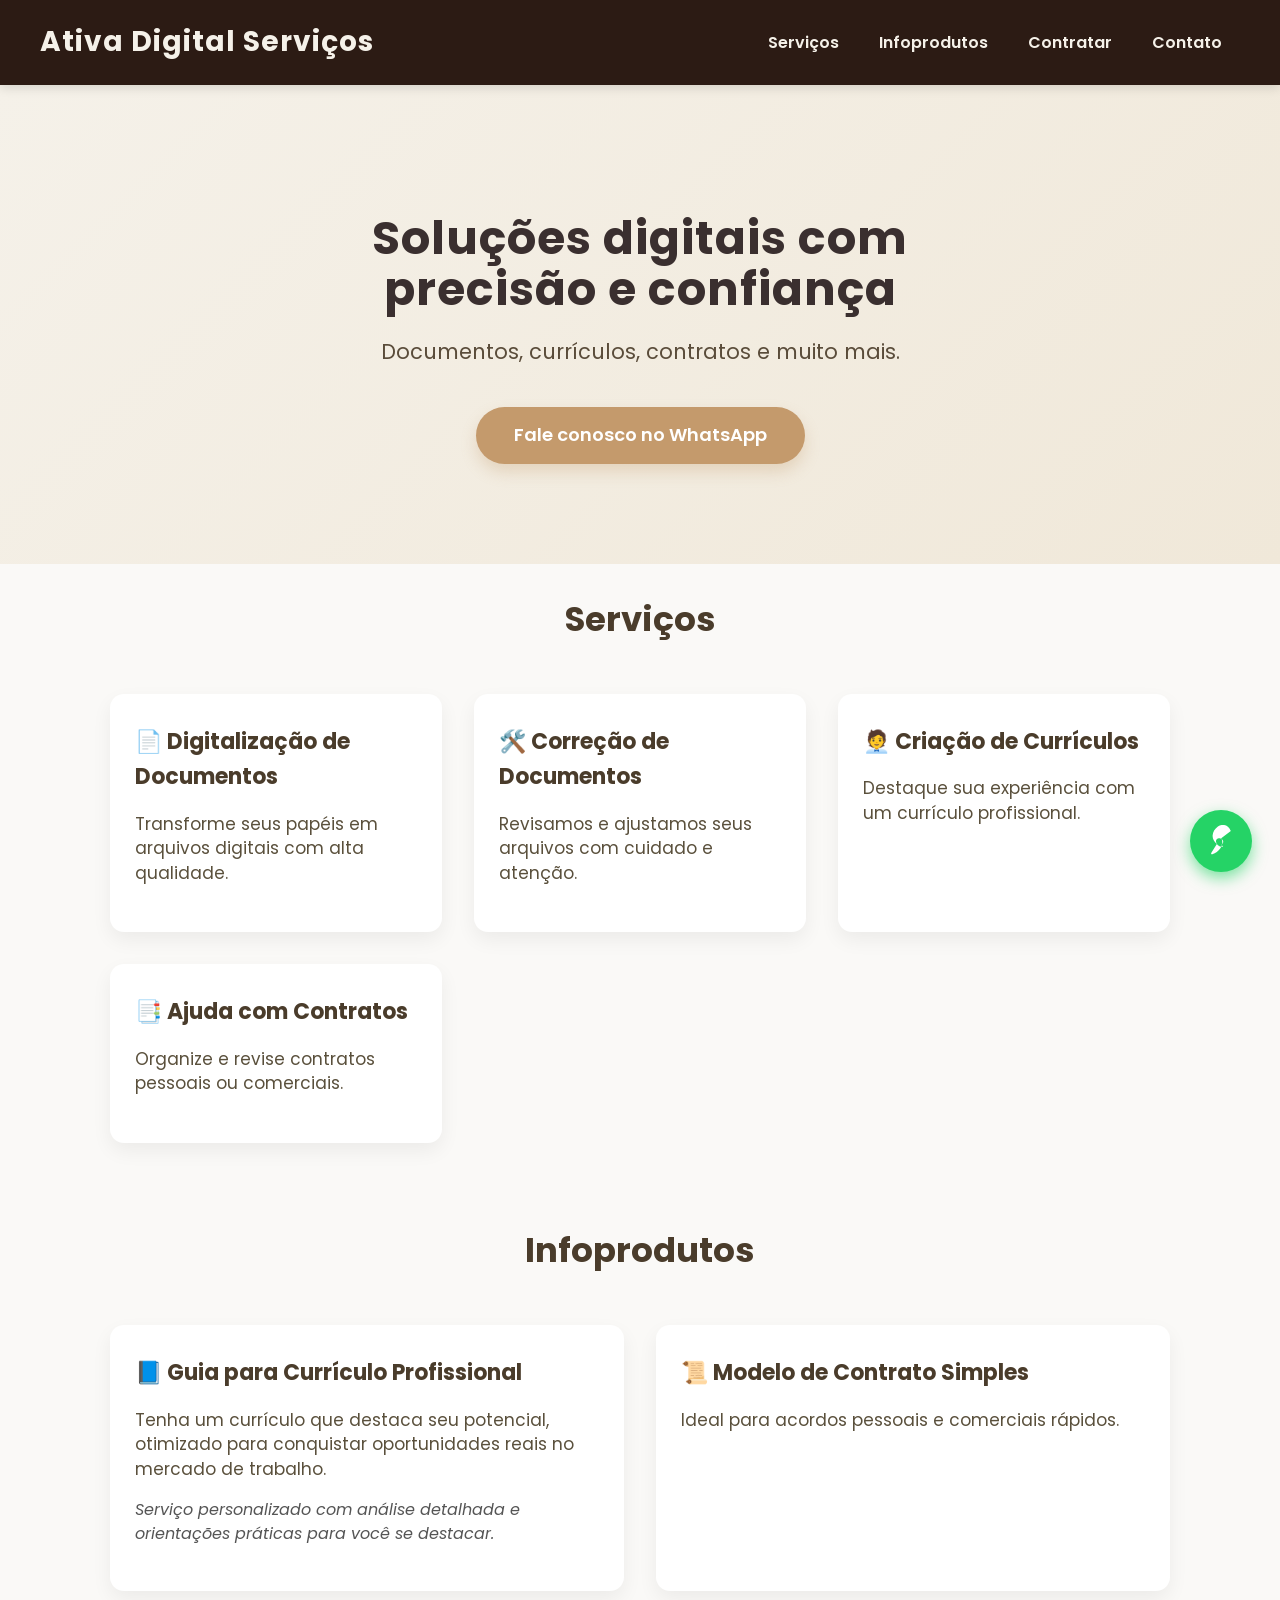
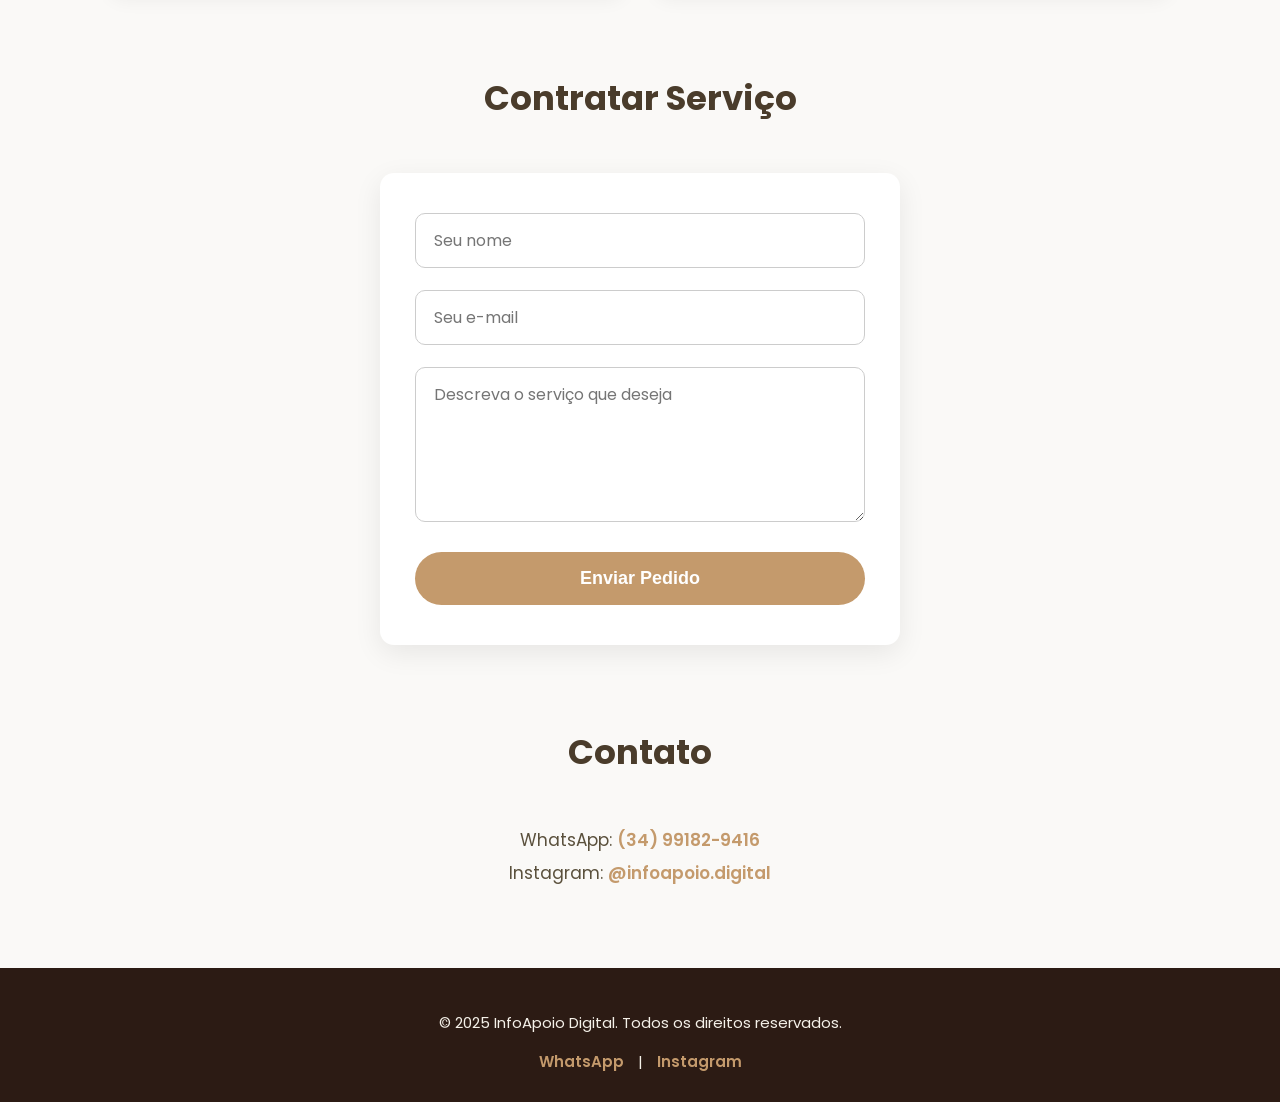
==== index.html @ e5218bc7 "Add files via upload" ====
<!DOCTYPE html>
<html lang="pt-BR">
<head>
  <meta charset="UTF-8" />
  <meta name="viewport" content="width=device-width, initial-scale=1" />
  <title>Ativa Digital Serviços</title>
  <link href="https://fonts.googleapis.com/css2?family=Poppins:wght@300;500;700&display=swap" rel="stylesheet" />
  <link rel="stylesheet" href="styles.css" />
</head>
<body>
  <header>
    <h1>Ativa Digital Serviços</h1>
    <nav>
      <a href="#servicos">Serviços</a>
      <a href="#produtos">Infoprodutos</a>
      <a href="#contratar">Contratar</a>
      <a href="#contato">Contato</a>
    </nav>
  </header>

  <div class="hero">
    <h2>Soluções digitais com precisão e confiança</h2>
    <p>Documentos, currículos, contratos e muito mais.</p>
    <a href="https://wa.me/5534991829416" target="_blank" rel="noopener noreferrer">Fale conosco no WhatsApp</a>
  </div>

  <section id="servicos">
    <h2>Serviços</h2>
    <div class="services">
      <div class="card">
        <h3>📄 Digitalização de Documentos</h3>
        <p>Transforme seus papéis em arquivos digitais com alta qualidade.</p>
      </div>
      <div class="card">
        <h3>🛠️ Correção de Documentos</h3>
        <p>Revisamos e ajustamos seus arquivos com cuidado e atenção.</p>
      </div>
      <div class="card">
        <h3>🧑‍💼 Criação de Currículos</h3>
        <p>Destaque sua experiência com um currículo profissional.</p>
      </div>
      <div class="card">
        <h3>📑 Ajuda com Contratos</h3>
        <p>Organize e revise contratos pessoais ou comerciais.</p>
      </div>
    </div>
  </section>

  <section id="produtos">
    <h2>Infoprodutos</h2>
    <div class="products">
      <div class="card">
        <h3>📘 Guia para Currículo Profissional</h3>
        <p>Tenha um currículo que destaca seu potencial, otimizado para conquistar oportunidades reais no mercado de trabalho.</p>
        <p style="font-size: 1rem; font-style: italic; color: #555;">
          Serviço personalizado com análise detalhada e orientações práticas para você se destacar.
        </p>
      </div>
      <div class="card">
        <h3>📜 Modelo de Contrato Simples</h3>
        <p>Ideal para acordos pessoais e comerciais rápidos.</p>
      </div>
    </div>
  </section>

  <section id="contratar">
    <h2>Contratar Serviço</h2>
    <form id="pedidoForm">
      <input type="text" name="nome" placeholder="Seu nome" required />
      <input type="email" name="email" placeholder="Seu e-mail" required />
      <textarea name="mensagem" rows="5" placeholder="Descreva o serviço que deseja" required></textarea>
      <button type="submit">Enviar Pedido</button>
    </form>
  </section>

  <section id="contato">
    <h2>Contato</h2>
    <p>WhatsApp: <a href="https://wa.me/5534991829416" target="_blank" rel="noopener noreferrer">(34) 99182-9416</a></p>
    <p>Instagram: <a href="https://instagram.com/infoapoio.digital" target="_blank" rel="noopener noreferrer">@infoapoio.digital</a></p>
  </section>

  <footer>
    <p>&copy; 2025 InfoApoio Digital. Todos os direitos reservados.</p>
    <div class="social">
      <a href="https://wa.me/5534991829416" target="_blank" rel="noopener noreferrer">WhatsApp</a> |
      <a href="https://instagram.com/infoapoio.digital" target="_blank" rel="noopener noreferrer">Instagram</a>
    </div>
  </footer>

  <!-- Botão WhatsApp fixo -->
  <a href="https://wa.me/5534991829416" class="whatsapp-button" target="_blank" rel="noopener noreferrer" aria-label="WhatsApp">
    <svg xmlns="http://www.w3.org/2000/svg" viewBox="0 0 448 512" aria-hidden="true" focusable="false">
      <path d="M380.9 97.1C339-8.9 244.3-23 174.6 23.7c-51.7 35.6-81 91.6-84.7 144.9-3.4 54.1 23.4 100.6 68 133.6L72 439.6c-2.7 4-5 8.4-5.8 13.4-1.6 10.8 8.8 19.6 18.8 16.3 53.2-15.7 98-51.4 126.8-92.5 39.7-54.9 43-118.3 15.6-163.7zM259.1 346c-18.4 5.6-30.7 3-48.4-2.9-12.8-4.3-31.7-15.6-46.3-33-11-13.6-18.4-30.6-20.1-43.7-1.7-12.8.7-23.3 5.6-31.6 7.4-13.3 21.2-22.3 37.2-23.5 8.2-.7 17.3.5 28.5 4.3 14.6 5.3 31.3 15.7 38.9 30.8 5.7 11.3 6.5 24.5 1.8 37.2-5.3 15.7-15.2 27.8-25.2 32.1z"/>
    </svg>
  </a>

  <script src="script.js"></script>
</body>
</html>
---- styles.css ----
/* Reset básico */
* {
  box-sizing: border-box;
  scroll-behavior: smooth;
}
body {
  margin: 0;
  font-family: 'Poppins', sans-serif;
  background-color: #faf9f7;
  color: #333;
  line-height: 1.6;
  -webkit-font-smoothing: antialiased;
  -moz-osx-font-smoothing: grayscale;
}
a {
  text-decoration: none;
  color: inherit;
  transition: color 0.3s ease;
}
a:hover {
  color: #c49a6c;
}

/* Header */
header {
  background-color: #2c1b14;
  padding: 20px 40px;
  display: flex;
  justify-content: space-between;
  align-items: center;
  position: sticky;
  top: 0;
  z-index: 1100;
  box-shadow: 0 3px 10px rgba(0,0,0,0.12);
}
header h1 {
  margin: 0;
  font-size: 28px;
  font-weight: 700;
  color: #f5f1e9;
  letter-spacing: 1px;
  user-select: none;
}
nav a {
  margin: 0 18px;
  font-weight: 600;
  font-size: 16px;
  color: #f5f1e9;
  position: relative;
  padding-bottom: 3px;
}
nav a::after {
  content: "";
  position: absolute;
  width: 0%;
  height: 2px;
  bottom: 0;
  left: 0;
  background-color: #c49a6c;
  transition: width 0.3s ease;
  border-radius: 2px;
}
nav a:hover::after {
  width: 100%;
}

/* Hero */
.hero {
  background: linear-gradient(135deg, #f5f1e9, #f0e8d9);
  padding: 90px 20px 100px;
  text-align: center;
  color: #3a2f2f;
  user-select: none;
}
.hero h2 {
  font-size: 46px;
  font-weight: 700;
  margin-bottom: 18px;
  letter-spacing: 1px;
  line-height: 1.1;
  max-width: 700px;
  margin-left: auto;
  margin-right: auto;
}
.hero p {
  font-size: 21px;
  margin-bottom: 38px;
  color: #5a4c3a;
}
.hero a {
  padding: 14px 38px;
  background-color: #c49a6c;
  color: #fff;
  border-radius: 30px;
  font-weight: 600;
  font-size: 18px;
  box-shadow: 0 8px 15px rgba(196, 154, 108, 0.3);
  display: inline-block;
  transition: background-color 0.3s ease, box-shadow 0.3s ease;
  user-select: none;
}
.hero a:hover {
  background-color: #b28650;
  box-shadow: 0 12px 20px rgba(178, 134, 80, 0.4);
}

/* Sections */
section {
  max-width: 1100px;
  margin: 0 auto 80px auto;
  padding: 0 20px;
}
section h2 {
  text-align: center;
  font-size: 34px;
  font-weight: 700;
  color: #4a3c2b;
  margin-bottom: 48px;
  user-select: none;
}

/* Cards (Serviços e Produtos) */
.services, .products {
  display: grid;
  grid-template-columns: repeat(auto-fit, minmax(280px, 1fr));
  gap: 32px;
}
.card {
  background-color: #fff;
  border-radius: 14px;
  padding: 30px 25px;
  box-shadow: 0 8px 20px rgba(0,0,0,0.06);
  transition: transform 0.35s ease, box-shadow 0.35s ease;
  cursor: default;
  user-select: none;
}
.card:hover {
  transform: translateY(-8px);
  box-shadow: 0 16px 35px rgba(0,0,0,0.12);
}
.card h3 {
  margin-top: 0;
  font-size: 22px;
  color: #4a3c2b;
  margin-bottom: 15px;
  display: flex;
  align-items: center;
  gap: 12px;
}
.card p {
  font-size: 17px;
  color: #5a503c;
  line-height: 1.45;
}

/* Formulário */
form {
  background: #fff;
  padding: 40px 35px;
  border-radius: 14px;
  box-shadow: 0 8px 28px rgba(0,0,0,0.08);
  max-width: 520px;
  margin: auto;
  user-select: none;
}
form input, form textarea {
  width: 100%;
  padding: 14px 18px;
  margin-bottom: 22px;
  border: 1.8px solid #ccc;
  border-radius: 10px;
  font-family: 'Poppins', sans-serif;
  font-size: 16px;
  color: #333;
  transition: border-color 0.3s ease;
  resize: vertical;
  outline-offset: 2px;
}
form input:focus, form textarea:focus {
  border-color: #c49a6c;
  box-shadow: 0 0 6px #c49a6caa;
}
form button {
  background-color: #c49a6c;
  color: white;
  font-weight: 700;
  border: none;
  border-radius: 30px;
  padding: 16px 0;
  font-size: 18px;
  cursor: pointer;
  width: 100%;
  transition: background-color 0.3s ease, box-shadow 0.3s ease;
  user-select: none;
}
form button:hover {
  background-color: #b28650;
  box-shadow: 0 12px 20px rgba(178, 134, 80, 0.4);
}

/* Contato */
#contato p {
  font-size: 17px;
  color: #5a503c;
  text-align: center;
  margin: 6px 0;
  user-select: text;
}
#contato a {
  color: #c49a6c;
  font-weight: 600;
}
#contato a:hover {
  color: #b28650;
}

/* Footer */
footer {
  background-color: #2c1b14;
  color: #f5f1e9;
  text-align: center;
  padding: 28px 20px;
  font-size: 15px;
  user-select: none;
}
footer .social {
  margin-top: 12px;
}
footer .social a {
  color: #c49a6c;
  font-weight: 600;
  margin: 0 10px;
}
footer .social a:hover {
  color: #b28650;
}

/* Botão WhatsApp fixo */
.whatsapp-button {
  position: fixed;
  bottom: 28px;
  right: 28px;
  background-color: #25d366;
  width: 62px;
  height: 62px;
  border-radius: 50%;
  box-shadow: 0 6px 15px rgba(37, 211, 102, 0.6);
  display: flex;
  justify-content: center;
  align-items: center;
  font-size: 32px;
  color: white;
  transition: box-shadow 0.3s ease;
  z-index: 1200;
  user-select: none;
}
.whatsapp-button:hover {
  box-shadow: 0 9px 22px rgba(37, 211, 102, 0.9);
}
/* Ícone do WhatsApp SVG */
.whatsapp-button svg {
  width: 32px;
  height: 32px;
  fill: white;
}

/* Responsividade */
@media (max-width: 768px) {
  header {
    padding: 16px 20px;
  }
  header h1 {
    font-size: 24px;
  }
  nav a {
    margin: 0 10px;
    font-size: 14px;
  }
  .hero h2 {
    font-size: 34px;
  }
  .hero p {
    font-size: 18px;
  }
  section {
    margin-bottom: 60px;
  }
  form {
    padding: 28px 25px;
  }
  form button {
    font-size: 16px;
    padding: 14px 0;
  }
}
@media (max-width: 480px) {
  .hero h2 {
    font-size: 28px;
  }
  .hero p {
    font-size: 16px;
  }
  nav a {
    margin: 0 8px;
  }
  .services, .products {
    grid-template-columns: 1fr;
    gap: 24px;
  }
}
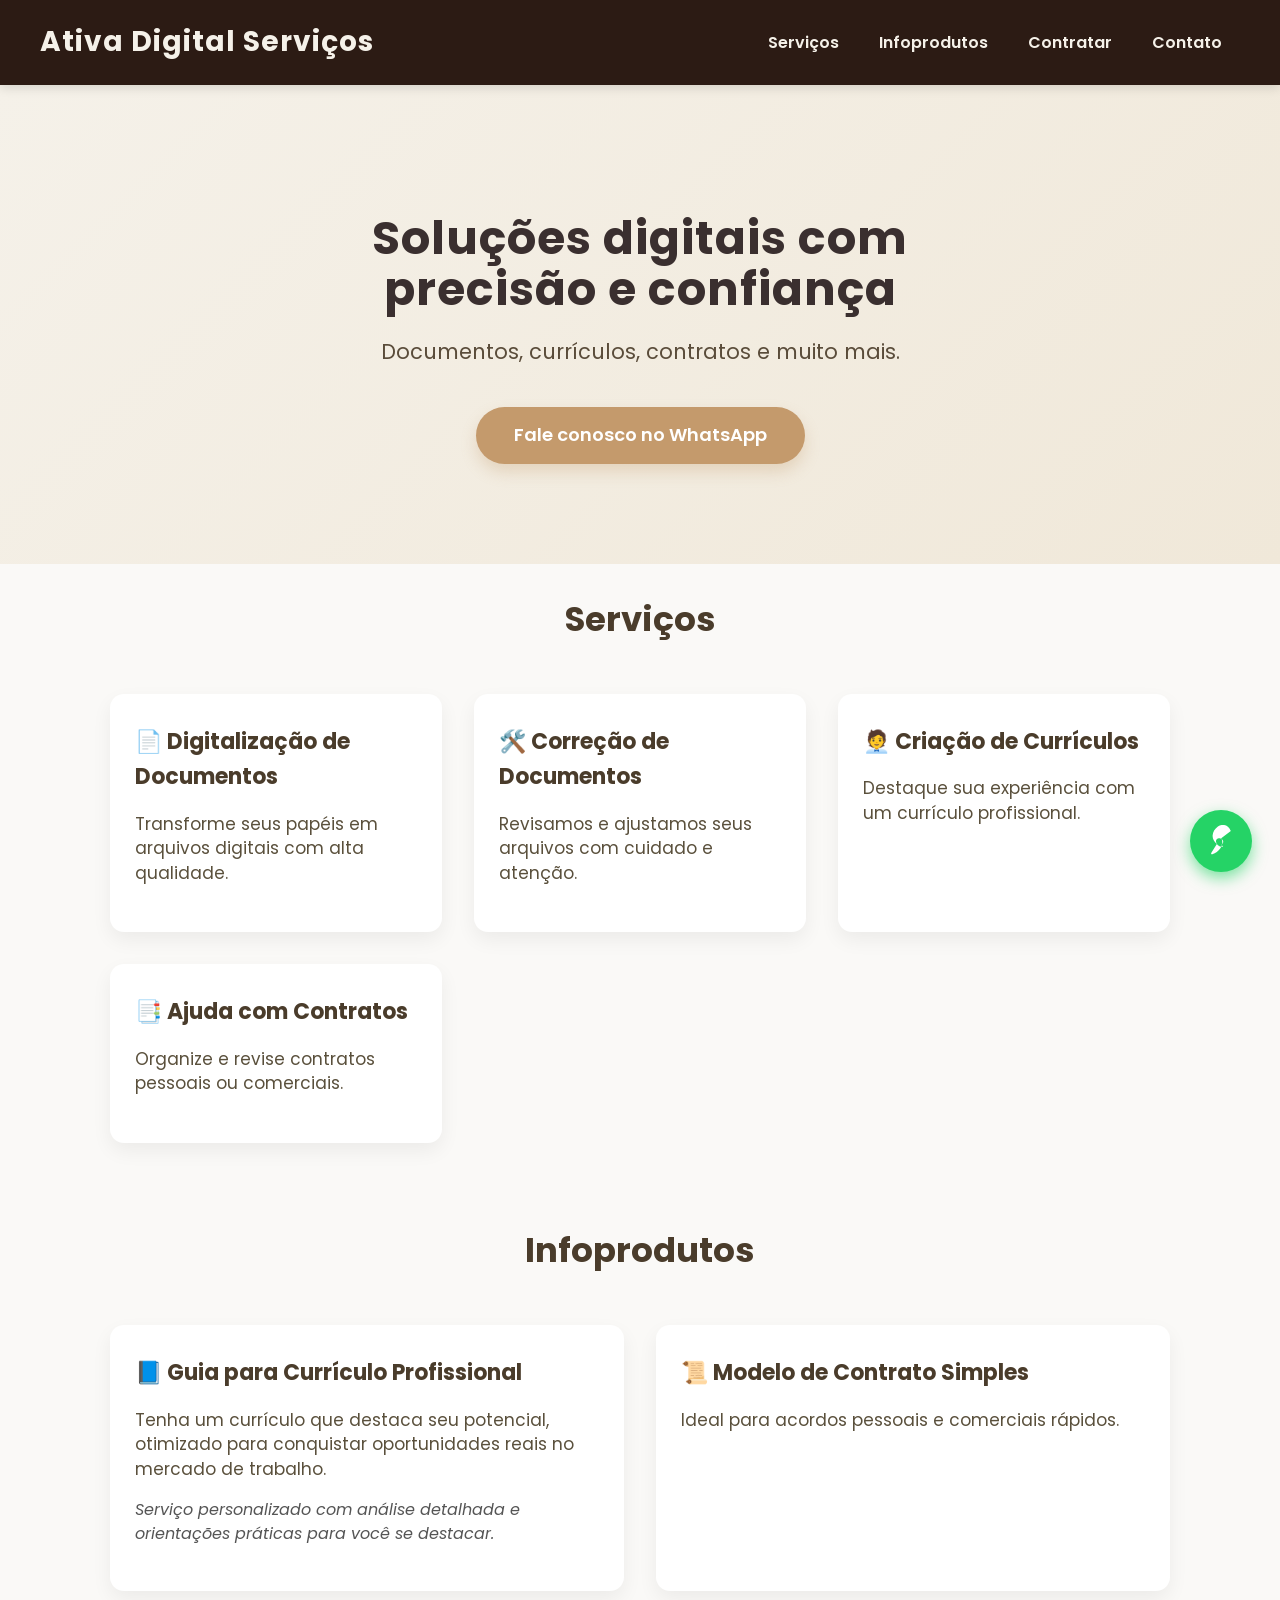
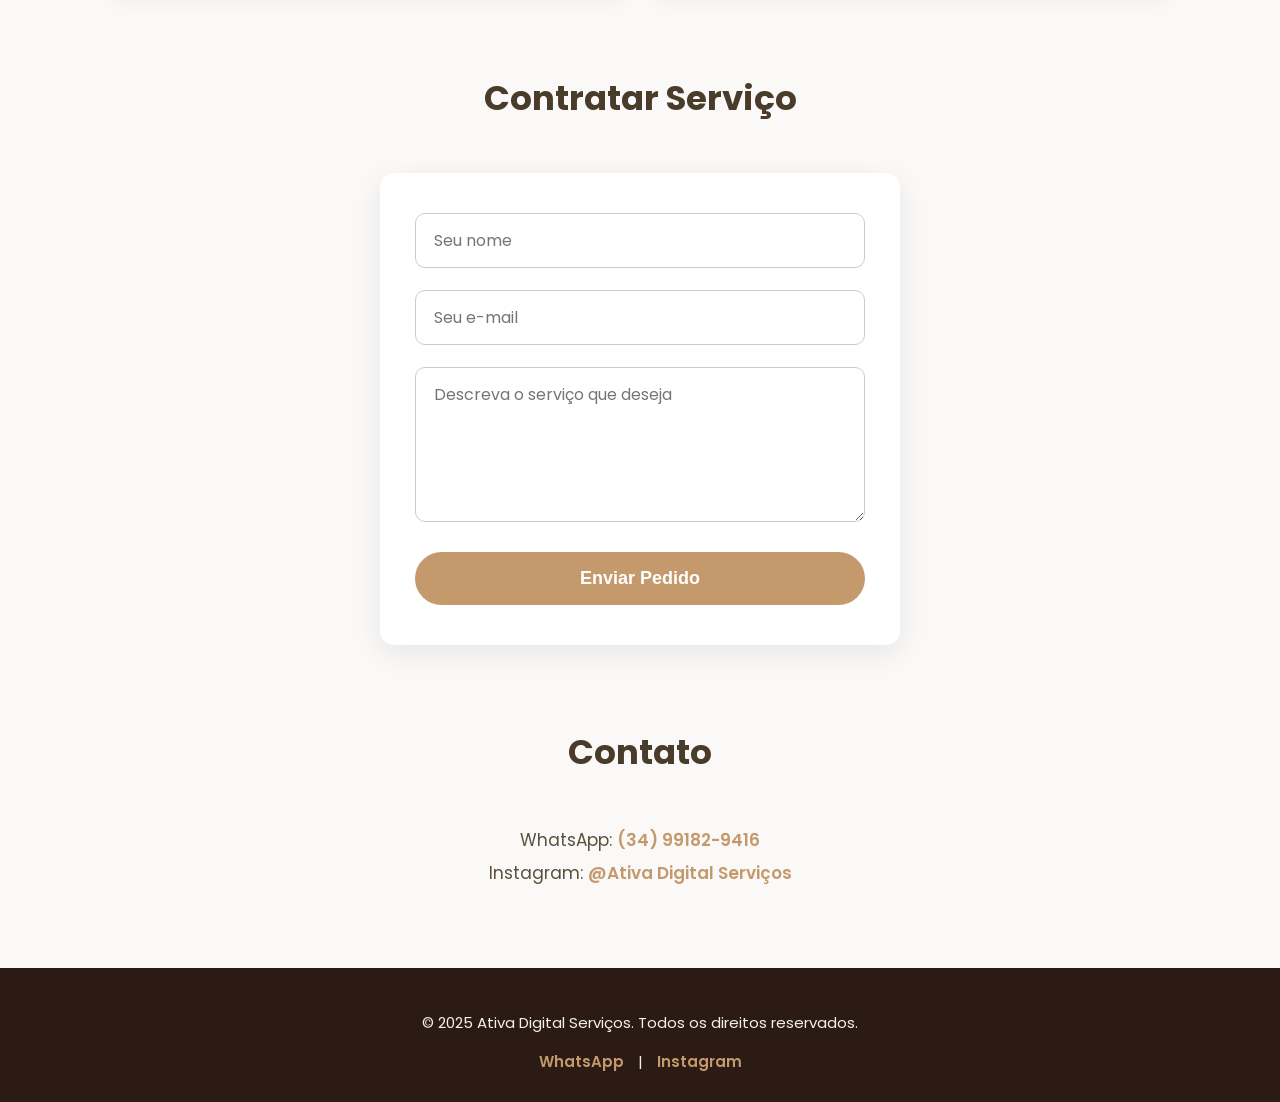
==== commit 0d28325c: "Add files via upload" ====
--- a/index.html
+++ b/index.html
@@ -76,14 +76,14 @@
   <section id="contato">
     <h2>Contato</h2>
     <p>WhatsApp: <a href="https://wa.me/5534991829416" target="_blank" rel="noopener noreferrer">(34) 99182-9416</a></p>
-    <p>Instagram: <a href="https://instagram.com/infoapoio.digital" target="_blank" rel="noopener noreferrer">@infoapoio.digital</a></p>
+    <p>Instagram: <a href="https://www.instagram.com/ativadigitalservico" target="_blank" rel="noopener noreferrer">@Ativa Digital Serviços</a></p>
   </section>
 
   <footer>
-    <p>&copy; 2025 InfoApoio Digital. Todos os direitos reservados.</p>
+    <p>&copy; 2025 Ativa Digital Serviços. Todos os direitos reservados.</p>
     <div class="social">
       <a href="https://wa.me/5534991829416" target="_blank" rel="noopener noreferrer">WhatsApp</a> |
-      <a href="https://instagram.com/infoapoio.digital" target="_blank" rel="noopener noreferrer">Instagram</a>
+      <a href="https://www.instagram.com/ativadigitalservico" target="_blank" rel="noopener noreferrer">Instagram</a>
     </div>
   </footer>
 
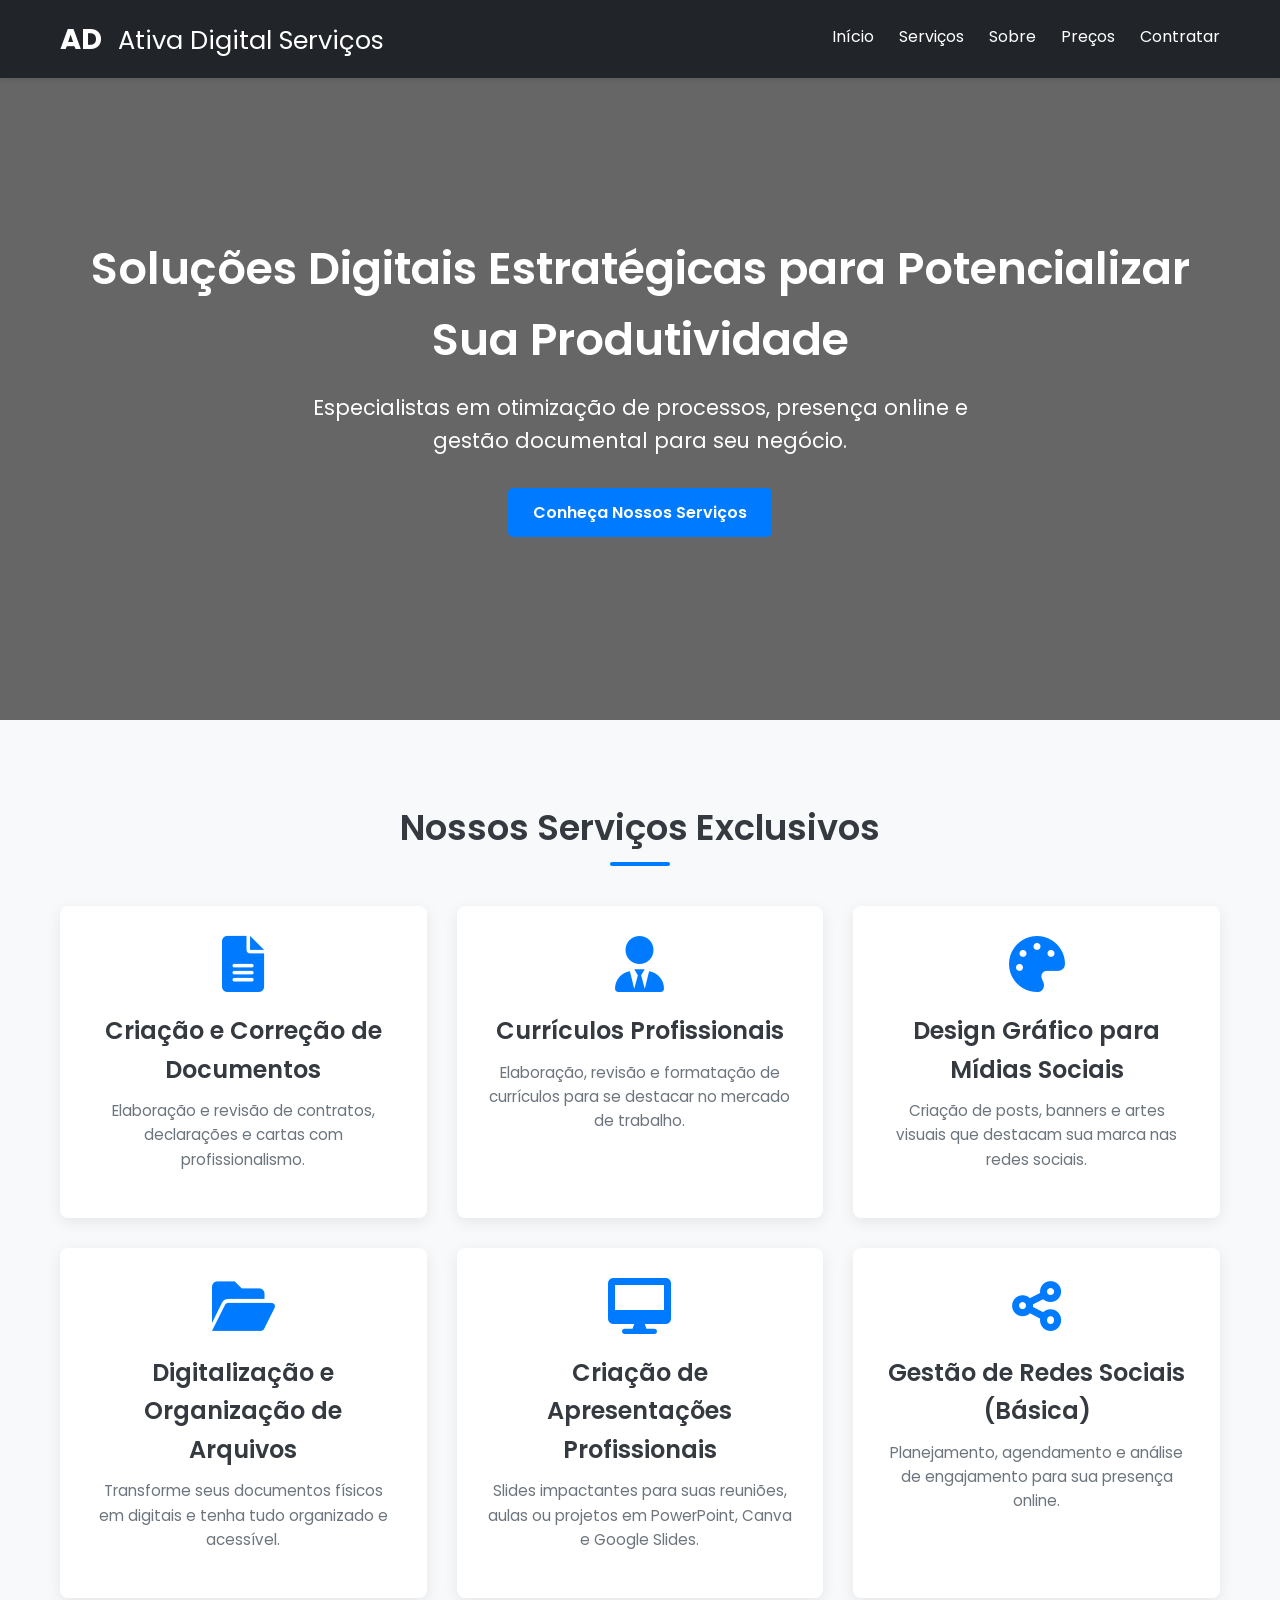
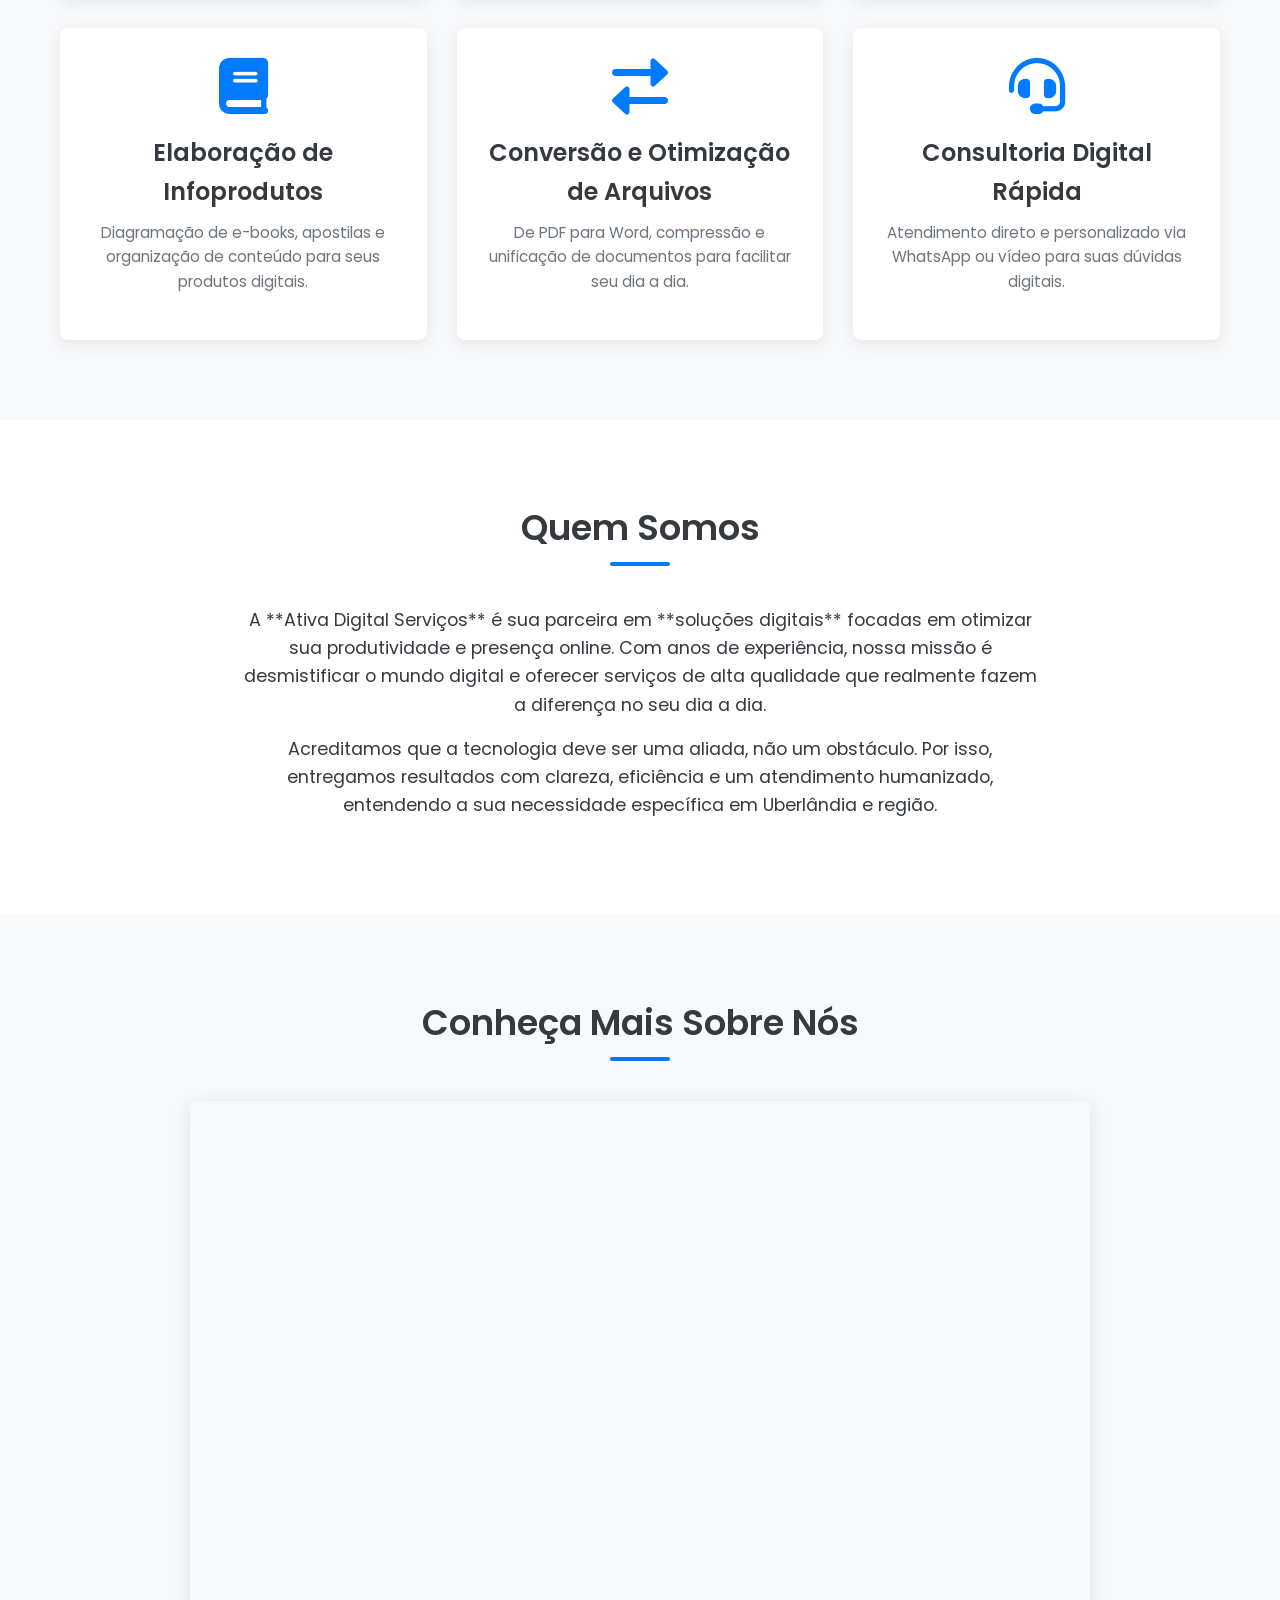
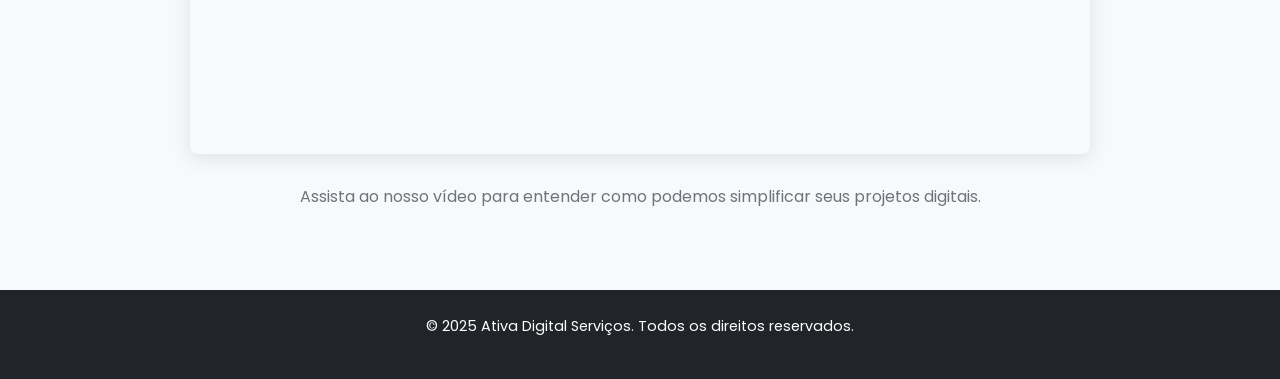
==== commit 76fd9a7b: "Add files via upload" ====
--- a/index.html
+++ b/index.html
@@ -1,99 +1,119 @@
 <!DOCTYPE html>
 <html lang="pt-BR">
 <head>
-  <meta charset="UTF-8" />
-  <meta name="viewport" content="width=device-width, initial-scale=1" />
-  <title>Ativa Digital Serviços</title>
-  <link href="https://fonts.googleapis.com/css2?family=Poppins:wght@300;500;700&display=swap" rel="stylesheet" />
-  <link rel="stylesheet" href="styles.css" />
+    <meta charset="UTF-8">
+    <meta name="viewport" content="width=device-width, initial-scale=1.0">
+    <title>Ativa Digital Serviços | Simplificando Seus Projetos</title>
+    <link rel="stylesheet" href="styles.css">
+    <link rel="stylesheet" href="https://cdnjs.cloudflare.com/ajax/libs/font-awesome/6.0.0-beta3/css/all.min.css">
 </head>
 <body>
-  <header>
-    <h1>Ativa Digital Serviços</h1>
-    <nav>
-      <a href="#servicos">Serviços</a>
-      <a href="#produtos">Infoprodutos</a>
-      <a href="#contratar">Contratar</a>
-      <a href="#contato">Contato</a>
-    </nav>
-  </header>
 
-  <div class="hero">
-    <h2>Soluções digitais com precisão e confiança</h2>
-    <p>Documentos, currículos, contratos e muito mais.</p>
-    <a href="https://wa.me/5534991829416" target="_blank" rel="noopener noreferrer">Fale conosco no WhatsApp</a>
-  </div>
+    <header>
+        <div class="container">
+            <h1 class="logo">AD <span class="full-name">Ativa Digital Serviços</span></h1>
+            <nav>
+                <ul>
+                    <li><a href="#home">Início</a></li>
+                    <li><a href="#servicos">Serviços</a></li>
+                    <li><a href="#sobre">Sobre</a></li>
+                    <li><a href="precos.html">Preços</a></li>
+                    <li><a href="contratar.html">Contratar</a></li>
+                </ul>
+            </nav>
+        </div>
+    </header>
 
-  <section id="servicos">
-    <h2>Serviços</h2>
-    <div class="services">
-      <div class="card">
-        <h3>📄 Digitalização de Documentos</h3>
-        <p>Transforme seus papéis em arquivos digitais com alta qualidade.</p>
-      </div>
-      <div class="card">
-        <h3>🛠️ Correção de Documentos</h3>
-        <p>Revisamos e ajustamos seus arquivos com cuidado e atenção.</p>
-      </div>
-      <div class="card">
-        <h3>🧑‍💼 Criação de Currículos</h3>
-        <p>Destaque sua experiência com um currículo profissional.</p>
-      </div>
-      <div class="card">
-        <h3>📑 Ajuda com Contratos</h3>
-        <p>Organize e revise contratos pessoais ou comerciais.</p>
-      </div>
-    </div>
-  </section>
+    <section id="home" class="hero">
+        <div class="container">
+            <h2>Soluções Digitais Estratégicas para Potencializar Sua Produtividade</h2>
+            <p>Especialistas em otimização de processos, presença online e gestão documental para seu negócio.</p>
+            <a href="#servicos" class="btn">Conheça Nossos Serviços</a>
+        </div>
+    </section>
 
-  <section id="produtos">
-    <h2>Infoprodutos</h2>
-    <div class="products">
-      <div class="card">
-        <h3>📘 Guia para Currículo Profissional</h3>
-        <p>Tenha um currículo que destaca seu potencial, otimizado para conquistar oportunidades reais no mercado de trabalho.</p>
-        <p style="font-size: 1rem; font-style: italic; color: #555;">
-          Serviço personalizado com análise detalhada e orientações práticas para você se destacar.
-        </p>
-      </div>
-      <div class="card">
-        <h3>📜 Modelo de Contrato Simples</h3>
-        <p>Ideal para acordos pessoais e comerciais rápidos.</p>
-      </div>
-    </div>
-  </section>
+    <section id="servicos" class="servicos">
+        <div class="container">
+            <h3>Nossos Serviços Exclusivos</h3>
+            <div class="servicos-grid">
+                <div class="servico-item">
+                    <i class="fas fa-file-alt icon"></i>
+                    <h4>Criação e Correção de Documentos</h4>
+                    <p>Elaboração e revisão de contratos, declarações e cartas com profissionalismo.</p>
+                </div>
+                <div class="servico-item">
+                    <i class="fas fa-user-tie icon"></i> <h4>Currículos Profissionais</h4>
+                    <p>Elaboração, revisão e formatação de currículos para se destacar no mercado de trabalho.</p>
+                </div>
+                <div class="servico-item">
+                    <i class="fas fa-palette icon"></i>
+                    <h4>Design Gráfico para Mídias Sociais</h4>
+                    <p>Criação de posts, banners e artes visuais que destacam sua marca nas redes sociais.</p>
+                </div>
+                <div class="servico-item">
+                    <i class="fas fa-folder-open icon"></i>
+                    <h4>Digitalização e Organização de Arquivos</h4>
+                    <p>Transforme seus documentos físicos em digitais e tenha tudo organizado e acessível.</p>
+                </div>
+                <div class="servico-item">
+                    <i class="fas fa-desktop icon"></i>
+                    <h4>Criação de Apresentações Profissionais</h4>
+                    <p>Slides impactantes para suas reuniões, aulas ou projetos em PowerPoint, Canva e Google Slides.</p>
+                </div>
+                <div class="servico-item">
+                    <i class="fas fa-share-alt icon"></i>
+                    <h4>Gestão de Redes Sociais (Básica)</h4>
+                    <p>Planejamento, agendamento e análise de engajamento para sua presença online.</p>
+                </div>
+                <div class="servico-item">
+                    <i class="fas fa-book icon"></i>
+                    <h4>Elaboração de Infoprodutos</h4>
+                    <p>Diagramação de e-books, apostilas e organização de conteúdo para seus produtos digitais.</p>
+                </div>
+                <div class="servico-item">
+                    <i class="fas fa-exchange-alt icon"></i>
+                    <h4>Conversão e Otimização de Arquivos</h4>
+                    <p>De PDF para Word, compressão e unificação de documentos para facilitar seu dia a dia.</p>
+                </div>
+                <div class="servico-item">
+                    <i class="fas fa-headset icon"></i>
+                    <h4>Consultoria Digital Rápida</h4>
+                    <p>Atendimento direto e personalizado via WhatsApp ou vídeo para suas dúvidas digitais.</p>
+                </div>
+            </div>
+        </div>
+    </section>
 
-  <section id="contratar">
-    <h2>Contratar Serviço</h2>
-    <form id="pedidoForm">
-      <input type="text" name="nome" placeholder="Seu nome" required />
-      <input type="email" name="email" placeholder="Seu e-mail" required />
-      <textarea name="mensagem" rows="5" placeholder="Descreva o serviço que deseja" required></textarea>
-      <button type="submit">Enviar Pedido</button>
-    </form>
-  </section>
+    <section id="sobre" class="sobre">
+        <div class="container">
+            <h3>Quem Somos</h3>
+            <p>A **Ativa Digital Serviços** é sua parceira em **soluções digitais** focadas em otimizar sua produtividade e presença online. Com anos de experiência, nossa missão é desmistificar o mundo digital e oferecer serviços de alta qualidade que realmente fazem a diferença no seu dia a dia.</p>
+            <p>Acreditamos que a tecnologia deve ser uma aliada, não um obstáculo. Por isso, entregamos resultados com clareza, eficiência e um atendimento humanizado, entendendo a sua necessidade específica em Uberlândia e região.</p>
+        </div>
+    </section>
 
-  <section id="contato">
-    <h2>Contato</h2>
-    <p>WhatsApp: <a href="https://wa.me/5534991829416" target="_blank" rel="noopener noreferrer">(34) 99182-9416</a></p>
-    <p>Instagram: <a href="https://www.instagram.com/ativadigitalservico" target="_blank" rel="noopener noreferrer">@Ativa Digital Serviços</a></p>
-  </section>
+    <section id="video-section" class="video-section">
+        <div class="container">
+            <h3>Conheça Mais Sobre Nós</h3>
+            <div class="video-wrapper">
+                <iframe src="https://www.youtube.com/embed/dQw4w9WgXcQ?si=SeuVideoID"
+                        title="YouTube video player"
+                        frameborder="0"
+                        allow="accelerometer; autoplay; clipboard-write; encrypted-media; gyroscope; picture-in-picture; web-share"
+                        referrerpolicy="strict-origin-when-cross-origin"
+                        allowfullscreen>
+                </iframe>
+            </div>
+            <p class="video-caption">Assista ao nosso vídeo para entender como podemos simplificar seus projetos digitais.</p>
+        </div>
+    </section>
 
-  <footer>
-    <p>&copy; 2025 Ativa Digital Serviços. Todos os direitos reservados.</p>
-    <div class="social">
-      <a href="https://wa.me/5534991829416" target="_blank" rel="noopener noreferrer">WhatsApp</a> |
-      <a href="https://www.instagram.com/ativadigitalservico" target="_blank" rel="noopener noreferrer">Instagram</a>
-    </div>
-  </footer>
+    <footer>
+        <div class="container">
+            <p>© 2025 Ativa Digital Serviços. Todos os direitos reservados.</p>
+        </div>
+    </footer>
 
-  <!-- Botão WhatsApp fixo -->
-  <a href="https://wa.me/5534991829416" class="whatsapp-button" target="_blank" rel="noopener noreferrer" aria-label="WhatsApp">
-    <svg xmlns="http://www.w3.org/2000/svg" viewBox="0 0 448 512" aria-hidden="true" focusable="false">
-      <path d="M380.9 97.1C339-8.9 244.3-23 174.6 23.7c-51.7 35.6-81 91.6-84.7 144.9-3.4 54.1 23.4 100.6 68 133.6L72 439.6c-2.7 4-5 8.4-5.8 13.4-1.6 10.8 8.8 19.6 18.8 16.3 53.2-15.7 98-51.4 126.8-92.5 39.7-54.9 43-118.3 15.6-163.7zM259.1 346c-18.4 5.6-30.7 3-48.4-2.9-12.8-4.3-31.7-15.6-46.3-33-11-13.6-18.4-30.6-20.1-43.7-1.7-12.8.7-23.3 5.6-31.6 7.4-13.3 21.2-22.3 37.2-23.5 8.2-.7 17.3.5 28.5 4.3 14.6 5.3 31.3 15.7 38.9 30.8 5.7 11.3 6.5 24.5 1.8 37.2-5.3 15.7-15.2 27.8-25.2 32.1z"/>
-    </svg>
-  </a>
-
-  <script src="script.js"></script>
+    <script src="script.js"></script>
 </body>
-</html>
+</html>
--- a/styles.css
+++ b/styles.css
@@ -1,310 +1,485 @@
-/* Reset básico */
+/* Importação de fonte do Google Fonts */
+@import url('https://fonts.googleapis.com/css2?family=Poppins:wght@300;400;600;700&display=swap');
+
+:root {
+    /* Definição de variáveis de cores para fácil modificação */
+    --primary-color: #007bff; /* Azul vibrante */
+    --secondary-color: #6c757d; /* Cinza para detalhes */
+    --text-color: #343a40; /* Cor padrão para textos */
+    --bg-light: #f8f9fa; /* Fundo claro */
+    --bg-dark: #212529; /* Fundo escuro para footer/header */
+    --white: #ffffff;
+    --light-grey: #e9ecef;
+}
+
+/* Reset básico e estilos gerais */
 * {
-  box-sizing: border-box;
-  scroll-behavior: smooth;
-}
+    margin: 0;
+    padding: 0;
+    box-sizing: border-box;
+}
+
 body {
-  margin: 0;
-  font-family: 'Poppins', sans-serif;
-  background-color: #faf9f7;
-  color: #333;
-  line-height: 1.6;
-  -webkit-font-smoothing: antialiased;
-  -moz-osx-font-smoothing: grayscale;
-}
+    font-family: 'Poppins', sans-serif;
+    line-height: 1.6;
+    color: var(--text-color);
+    background-color: var(--white);
+    scroll-behavior: smooth; /* Rolagem suave para âncoras */
+}
+
+.container {
+    max-width: 1200px;
+    margin: 0 auto;
+    padding: 0 20px;
+}
+
+h1, h2, h3, h4, h5, h6 {
+    margin-bottom: 1rem;
+    color: var(--text-color);
+    font-weight: 600;
+}
+
+p {
+    margin-bottom: 1rem;
+}
+
 a {
-  text-decoration: none;
-  color: inherit;
-  transition: color 0.3s ease;
-}
+    color: var(--primary-color);
+    text-decoration: none;
+}
+
 a:hover {
-  color: #c49a6c;
+    text-decoration: underline;
+}
+
+.btn {
+    display: inline-block;
+    background-color: var(--primary-color);
+    color: var(--white);
+    padding: 12px 25px;
+    border-radius: 5px;
+    transition: background-color 0.3s ease;
+    text-decoration: none;
+    font-weight: 600;
+    border: none;
+    cursor: pointer;
+}
+
+.btn:hover {
+    background-color: #0056b3; /* Tom mais escuro do azul */
+    text-decoration: none;
 }
 
 /* Header */
 header {
-  background-color: #2c1b14;
-  padding: 20px 40px;
-  display: flex;
-  justify-content: space-between;
-  align-items: center;
-  position: sticky;
-  top: 0;
-  z-index: 1100;
-  box-shadow: 0 3px 10px rgba(0,0,0,0.12);
-}
-header h1 {
-  margin: 0;
-  font-size: 28px;
-  font-weight: 700;
-  color: #f5f1e9;
-  letter-spacing: 1px;
-  user-select: none;
-}
-nav a {
-  margin: 0 18px;
-  font-weight: 600;
-  font-size: 16px;
-  color: #f5f1e9;
-  position: relative;
-  padding-bottom: 3px;
-}
-nav a::after {
-  content: "";
-  position: absolute;
-  width: 0%;
-  height: 2px;
-  bottom: 0;
-  left: 0;
-  background-color: #c49a6c;
-  transition: width 0.3s ease;
-  border-radius: 2px;
-}
-nav a:hover::after {
-  width: 100%;
-}
-
-/* Hero */
+    background-color: var(--bg-dark);
+    color: var(--white);
+    padding: 1rem 0;
+    position: fixed;
+    width: 100%;
+    top: 0;
+    left: 0;
+    z-index: 1000;
+    box-shadow: 0 2px 5px rgba(0,0,0,0.1);
+}
+
+header .container {
+    display: flex;
+    justify-content: space-between;
+    align-items: center;
+}
+
+.logo {
+    font-size: 1.8rem;
+    margin: 0;
+    color: var(--white);
+    font-weight: 700; /* Mais negrito para as iniciais */
+}
+
+.logo .full-name {
+    display: inline; /* Mostra o nome completo por padrão */
+    font-size: 1.6rem; /* Ajusta o tamanho do nome completo */
+    margin-left: 10px; /* Espaço entre as iniciais e o nome completo */
+    font-weight: 400; /* Pode ser mais leve que as iniciais */
+}
+
+
+header nav ul {
+    list-style: none;
+    display: flex;
+    flex-wrap: wrap; /* Permitir quebra de linha para muitos itens */
+    justify-content: flex-end; /* Alinha à direita */
+}
+
+header nav ul li {
+    margin-left: 25px;
+    margin-bottom: 5px; /* Adiciona uma pequena margem inferior para itens quebrados */
+}
+
+header nav ul li a {
+    color: var(--white);
+    font-weight: 400;
+    transition: color 0.3s ease;
+}
+
+header nav ul li a:hover {
+    color: var(--primary-color);
+    text-decoration: none;
+}
+
+/* Hero Section */
 .hero {
-  background: linear-gradient(135deg, #f5f1e9, #f0e8d9);
-  padding: 90px 20px 100px;
-  text-align: center;
-  color: #3a2f2f;
-  user-select: none;
-}
+    background: linear-gradient(rgba(0, 0, 0, 0.6), rgba(0, 0, 0, 0.6)), url('https://via.placeholder.com/1500x800?text=Fundo+Digital') no-repeat center center/cover;
+    color: var(--white);
+    text-align: center;
+    padding: 150px 0 100px; /* Ajuste para compensar o header fixo */
+    display: flex;
+    align-items: center;
+    justify-content: center;
+    min-height: 80vh; /* Altura mínima para cobrir a tela */
+}
+
 .hero h2 {
-  font-size: 46px;
-  font-weight: 700;
-  margin-bottom: 18px;
-  letter-spacing: 1px;
-  line-height: 1.1;
-  max-width: 700px;
-  margin-left: auto;
-  margin-right: auto;
-}
+    font-size: 2.8rem;
+    margin-bottom: 15px;
+    color: var(--white);
+}
+
 .hero p {
-  font-size: 21px;
-  margin-bottom: 38px;
-  color: #5a4c3a;
-}
-.hero a {
-  padding: 14px 38px;
-  background-color: #c49a6c;
-  color: #fff;
-  border-radius: 30px;
-  font-weight: 600;
-  font-size: 18px;
-  box-shadow: 0 8px 15px rgba(196, 154, 108, 0.3);
-  display: inline-block;
-  transition: background-color 0.3s ease, box-shadow 0.3s ease;
-  user-select: none;
-}
-.hero a:hover {
-  background-color: #b28650;
-  box-shadow: 0 12px 20px rgba(178, 134, 80, 0.4);
-}
-
-/* Sections */
+    font-size: 1.3rem;
+    margin-bottom: 30px;
+    max-width: 700px;
+    margin-left: auto;
+    margin-right: auto;
+}
+
+/* Seções de Conteúdo */
 section {
-  max-width: 1100px;
-  margin: 0 auto 80px auto;
-  padding: 0 20px;
-}
-section h2 {
-  text-align: center;
-  font-size: 34px;
-  font-weight: 700;
-  color: #4a3c2b;
-  margin-bottom: 48px;
-  user-select: none;
-}
-
-/* Cards (Serviços e Produtos) */
-.services, .products {
-  display: grid;
-  grid-template-columns: repeat(auto-fit, minmax(280px, 1fr));
-  gap: 32px;
-}
-.card {
-  background-color: #fff;
-  border-radius: 14px;
-  padding: 30px 25px;
-  box-shadow: 0 8px 20px rgba(0,0,0,0.06);
-  transition: transform 0.35s ease, box-shadow 0.35s ease;
-  cursor: default;
-  user-select: none;
-}
-.card:hover {
-  transform: translateY(-8px);
-  box-shadow: 0 16px 35px rgba(0,0,0,0.12);
-}
-.card h3 {
-  margin-top: 0;
-  font-size: 22px;
-  color: #4a3c2b;
-  margin-bottom: 15px;
-  display: flex;
-  align-items: center;
-  gap: 12px;
-}
-.card p {
-  font-size: 17px;
-  color: #5a503c;
-  line-height: 1.45;
-}
-
-/* Formulário */
-form {
-  background: #fff;
-  padding: 40px 35px;
-  border-radius: 14px;
-  box-shadow: 0 8px 28px rgba(0,0,0,0.08);
-  max-width: 520px;
-  margin: auto;
-  user-select: none;
-}
-form input, form textarea {
-  width: 100%;
-  padding: 14px 18px;
-  margin-bottom: 22px;
-  border: 1.8px solid #ccc;
-  border-radius: 10px;
-  font-family: 'Poppins', sans-serif;
-  font-size: 16px;
-  color: #333;
-  transition: border-color 0.3s ease;
-  resize: vertical;
-  outline-offset: 2px;
-}
-form input:focus, form textarea:focus {
-  border-color: #c49a6c;
-  box-shadow: 0 0 6px #c49a6caa;
-}
-form button {
-  background-color: #c49a6c;
-  color: white;
-  font-weight: 700;
-  border: none;
-  border-radius: 30px;
-  padding: 16px 0;
-  font-size: 18px;
-  cursor: pointer;
-  width: 100%;
-  transition: background-color 0.3s ease, box-shadow 0.3s ease;
-  user-select: none;
-}
-form button:hover {
-  background-color: #b28650;
-  box-shadow: 0 12px 20px rgba(178, 134, 80, 0.4);
-}
-
-/* Contato */
-#contato p {
-  font-size: 17px;
-  color: #5a503c;
-  text-align: center;
-  margin: 6px 0;
-  user-select: text;
-}
-#contato a {
-  color: #c49a6c;
-  font-weight: 600;
-}
-#contato a:hover {
-  color: #b28650;
-}
+    padding: 80px 0;
+    text-align: center;
+}
+
+section:nth-child(odd) { /* Aplica fundo claro nas seções ímpares, se a ordem mudar */
+    background-color: var(--bg-light);
+}
+
+section h3 {
+    font-size: 2.2rem;
+    margin-bottom: 40px;
+    position: relative;
+    padding-bottom: 10px;
+}
+
+section h3::after { /* Linha abaixo do título da seção */
+    content: '';
+    position: absolute;
+    left: 50%;
+    bottom: 0;
+    transform: translateX(-50%);
+    width: 60px;
+    height: 4px;
+    background-color: var(--primary-color);
+    border-radius: 2px;
+}
+
+
+/* Serviços */
+.servicos-grid {
+    display: grid;
+    grid-template-columns: repeat(auto-fit, minmax(280px, 1fr));
+    gap: 30px;
+    margin-top: 40px;
+}
+
+.servico-item {
+    background-color: var(--white);
+    padding: 30px;
+    border-radius: 8px;
+    box-shadow: 0 4px 15px rgba(0,0,0,0.08);
+    transition: transform 0.3s ease, box-shadow 0.3s ease;
+    text-align: center;
+}
+
+.servico-item:hover {
+    transform: translateY(-10px);
+    box-shadow: 0 8px 25px rgba(0,0,0,0.12);
+}
+
+.servico-item .icon {
+    font-size: 3.5rem;
+    color: var(--primary-color);
+    margin-bottom: 20px;
+}
+
+.servico-item h4 {
+    font-size: 1.5rem;
+    margin-bottom: 10px;
+    color: var(--text-color);
+}
+
+.servico-item p {
+    font-size: 0.95rem;
+    color: var(--secondary-color);
+}
+
+/* Sobre Nós */
+.sobre p {
+    max-width: 800px;
+    margin-left: auto;
+    margin-right: auto;
+    font-size: 1.1rem;
+    color: var(--text-color);
+}
+
+/* Nova Seção de Vídeo */
+.video-section {
+    background-color: var(--white); /* Fundo branco para contrastar com a seção 'Sobre' */
+    padding: 80px 0;
+    text-align: center;
+}
+
+.video-wrapper {
+    position: relative;
+    padding-bottom: 56.25%; /* Proporção 16:9 (altura/largura) para vídeo responsivo */
+    height: 0;
+    overflow: hidden;
+    max-width: 900px; /* Largura máxima para o vídeo */
+    margin: 0 auto 30px; /* Centraliza e adiciona margem inferior */
+    border-radius: 8px;
+    box-shadow: 0 4px 20px rgba(0,0,0,0.1);
+}
+
+.video-wrapper iframe {
+    position: absolute;
+    top: 0;
+    left: 0;
+    width: 100%;
+    height: 100%;
+    border: none;
+}
+
+.video-caption {
+    font-size: 1rem;
+    color: var(--secondary-color);
+    max-width: 800px;
+    margin: 0 auto;
+}
+
 
 /* Footer */
 footer {
-  background-color: #2c1b14;
-  color: #f5f1e9;
-  text-align: center;
-  padding: 28px 20px;
-  font-size: 15px;
-  user-select: none;
-}
-footer .social {
-  margin-top: 12px;
-}
-footer .social a {
-  color: #c49a6c;
-  font-weight: 600;
-  margin: 0 10px;
-}
-footer .social a:hover {
-  color: #b28650;
-}
-
-/* Botão WhatsApp fixo */
-.whatsapp-button {
-  position: fixed;
-  bottom: 28px;
-  right: 28px;
-  background-color: #25d366;
-  width: 62px;
-  height: 62px;
-  border-radius: 50%;
-  box-shadow: 0 6px 15px rgba(37, 211, 102, 0.6);
-  display: flex;
-  justify-content: center;
-  align-items: center;
-  font-size: 32px;
-  color: white;
-  transition: box-shadow 0.3s ease;
-  z-index: 1200;
-  user-select: none;
-}
-.whatsapp-button:hover {
-  box-shadow: 0 9px 22px rgba(37, 211, 102, 0.9);
-}
-/* Ícone do WhatsApp SVG */
-.whatsapp-button svg {
-  width: 32px;
-  height: 32px;
-  fill: white;
-}
-
-/* Responsividade */
+    background-color: var(--bg-dark);
+    color: var(--white);
+    text-align: center;
+    padding: 25px 0;
+    font-size: 0.9rem;
+}
+
+/* === Estilos para a página Contratar.html === */
+.contratar-section {
+    padding-top: 120px; /* Para compensar o header fixo */
+    min-height: 80vh; /* Garante que a página tenha altura mínima */
+    background-color: var(--bg-light); /* Fundo claro para esta seção */
+}
+
+.contratar-options {
+    display: flex;
+    flex-wrap: wrap;
+    justify-content: center;
+    gap: 30px;
+    margin-top: 40px;
+    margin-bottom: 60px;
+}
+
+/* Ajuste para centralizar um único item */
+.contratar-options .option-item {
+    max-width: 400px; /* Largura máxima para um único item */
+    flex-basis: 100%; /* Faz com que ocupe a largura total disponível na flexbox */
+    margin: 0 auto; /* Centraliza o item */
+}
+
+
+.option-item {
+    background-color: var(--white);
+    padding: 30px;
+    border-radius: 8px;
+    box-shadow: 0 4px 15px rgba(0,0,0,0.08);
+    text-align: center;
+}
+
+.option-item .icon {
+    font-size: 3.5rem;
+    color: var(--primary-color);
+    margin-bottom: 20px;
+}
+
+.option-item h4 {
+    font-size: 1.4rem;
+    margin-bottom: 10px;
+}
+
+.option-item p {
+    font-size: 0.95rem;
+    color: var(--secondary-color);
+    margin-bottom: 20px;
+}
+
+.btn-whatsapp {
+    background-color: #25D366; /* Verde WhatsApp */
+}
+
+.btn-whatsapp:hover {
+    background-color: #1DA851;
+}
+
+.contratar-form {
+    max-width: 700px;
+    margin: 40px auto 0;
+    background-color: var(--white);
+    padding: 40px;
+    border-radius: 8px;
+    box-shadow: 0 4px 15px rgba(0,0,0,0.08);
+    text-align: left; /* Alinha o texto do formulário à esquerda */
+}
+
+.contratar-form .form-group {
+    margin-bottom: 20px;
+}
+
+.contratar-form label {
+    display: block;
+    margin-bottom: 8px;
+    font-weight: 600;
+    color: var(--text-color);
+}
+
+.contratar-form input[type="text"],
+.contratar-form input[type="email"], /* Estes podem ser removidos, mas não afetam */
+.contratar-form input[type="tel"],   /* Estes podem ser removidos, mas não afetam */
+.contratar-form select,
+.contratar-form textarea {
+    width: 100%;
+    padding: 12px;
+    border: 1px solid var(--light-grey);
+    border-radius: 5px;
+    font-family: 'Poppins', sans-serif;
+    font-size: 1rem;
+    background-color: var(--white);
+    color: var(--text-color);
+}
+
+.contratar-form select {
+    appearance: none; /* Remove estilo padrão do navegador para select */
+    -webkit-appearance: none;
+    -moz-appearance: none;
+    background-image: url('data:image/svg+xml;utf8,<svg fill="%23343a40" height="24" viewBox="0 0 24 24" width="24" xmlns="http://www.w3.org/2000/svg"><path d="M7 10l5 5 5-5z"/><path d="M0 0h24v24H0z" fill="none"/></svg>'); /* Seta customizada */
+    background-repeat: no-repeat;
+    background-position: right 10px center;
+    background-size: 24px;
+    padding-right: 40px; /* Espaço para a seta */
+}
+
+.contratar-form textarea {
+    resize: vertical;
+}
+
+.contratar-form button.btn {
+    width: auto; /* Botão não ocupa 100% da largura do formulário */
+    display: block;
+    margin: 20px auto 0; /* Centraliza o botão */
+}
+
+
+/* Responsividade Básica */
 @media (max-width: 768px) {
-  header {
-    padding: 16px 20px;
-  }
-  header h1 {
-    font-size: 24px;
-  }
-  nav a {
-    margin: 0 10px;
-    font-size: 14px;
-  }
-  .hero h2 {
-    font-size: 34px;
-  }
-  .hero p {
-    font-size: 18px;
-  }
-  section {
-    margin-bottom: 60px;
-  }
-  form {
-    padding: 28px 25px;
-  }
-  form button {
-    font-size: 16px;
-    padding: 14px 0;
-  }
-}
+    header .container {
+        flex-direction: column;
+    }
+
+    header nav {
+        margin-top: 15px;
+    }
+
+    header nav ul {
+        flex-wrap: wrap;
+        justify-content: center;
+        gap: 8px 15px; /* Mais espaço e quebra de linha para os itens do menu */
+    }
+
+    header nav ul li {
+        margin: 0; /* Remove margem lateral duplicada */
+    }
+
+    .logo {
+        font-size: 2rem; /* Aumenta o tamanho das iniciais */
+    }
+
+    .logo .full-name {
+        display: none; /* Esconde o nome completo em telas menores */
+    }
+
+    .hero {
+        padding: 120px 0 80px;
+    }
+
+    .hero h2 {
+        font-size: 2rem;
+    }
+
+    .hero p {
+        font-size: 1rem;
+    }
+
+    section {
+        padding: 60px 0;
+    }
+
+    section h3 {
+        font-size: 1.8rem;
+    }
+
+    .servicos-grid {
+        grid-template-columns: 1fr; /* Uma coluna em telas pequenas */
+    }
+
+    .contato-info {
+        flex-direction: column;
+        gap: 15px;
+    }
+
+    /* Estilos para a página Contratar.html em telas menores */
+    .contratar-options {
+        flex-direction: column;
+        align-items: center;
+    }
+
+    .option-item {
+        max-width: 90%; /* Mais largura em telas menores */
+    }
+
+    .contratar-form {
+        padding: 25px;
+    }
+
+    .video-wrapper {
+        padding-bottom: 75%; /* Ajusta a proporção para telas menores (4:3 ou similar) */
+    }
+}
+
 @media (max-width: 480px) {
-  .hero h2 {
-    font-size: 28px;
-  }
-  .hero p {
-    font-size: 16px;
-  }
-  nav a {
-    margin: 0 8px;
-  }
-  .services, .products {
-    grid-template-columns: 1fr;
-    gap: 24px;
-  }
-}
+    .logo {
+        font-size: 1.8rem;
+    }
+
+    .hero h2 {
+        font-size: 1.8rem;
+    }
+
+    .btn {
+        padding: 10px 20px;
+        font-size: 0.9rem;
+    }
+    .video-wrapper {
+        padding-bottom: 75%; /* Mantém a proporção para telas muito pequenas */
+    }
+}
